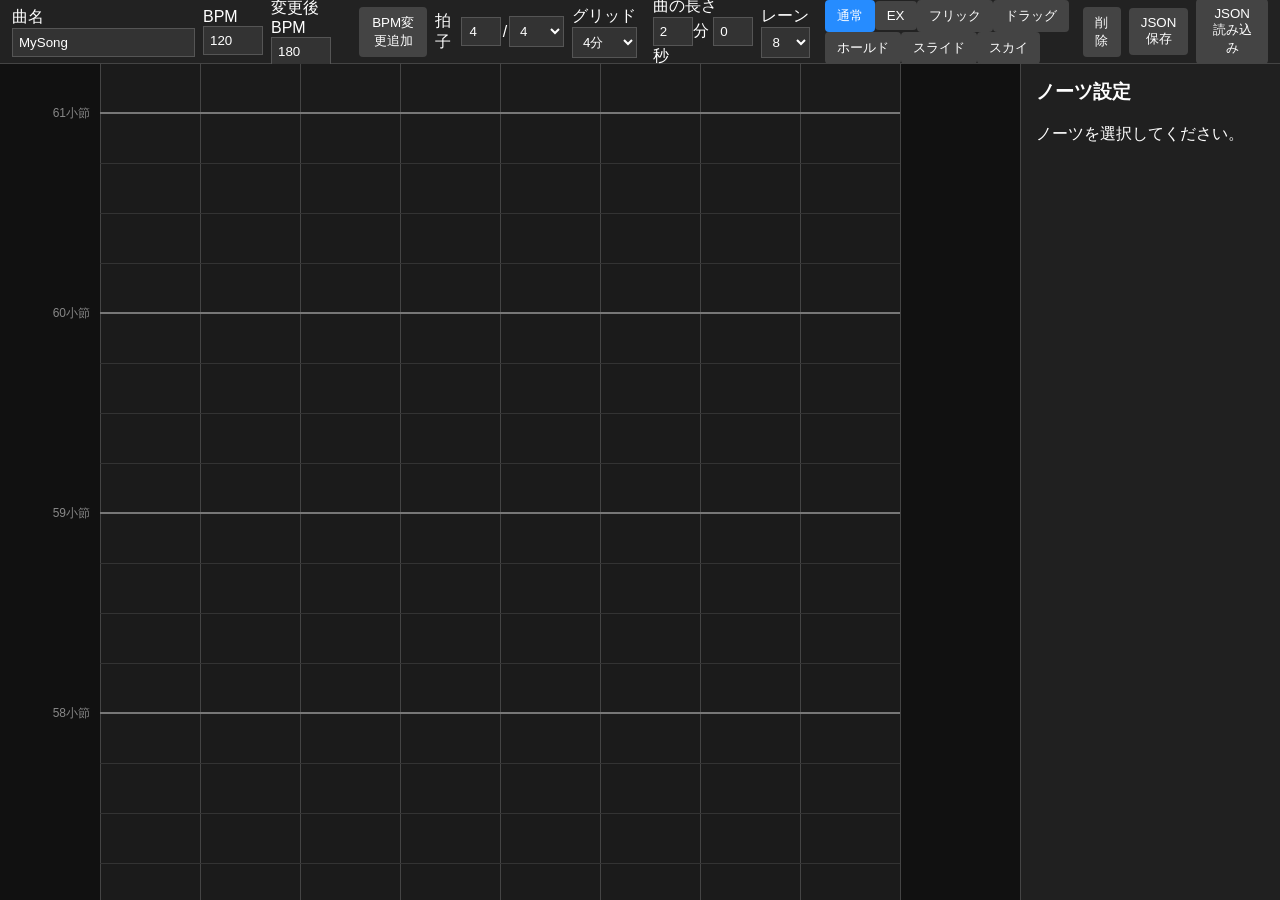
==== ChartEditor/index.html @ 1a4d15e1 "jsonファイルから最大コンボ数が計算されるように・譜面毎に変えられるように反映" ====
<!DOCTYPE html>
<html lang="ja">
<head>
<meta charset="UTF-8">
<title>Rhythm Game Chart Editor</title>

<style>
* {
    box-sizing: border-box;
}

body {
    margin: 0;
    background: #111;
    color: white;
    font-family: Arial, sans-serif;
    overflow: hidden;
}

/* =========================
   ツールバー
========================= */

#toolbar {
    height: 64px;
    background: #222;
    display: flex;
    align-items: center;
    gap: 8px;
    padding: 8px 12px;
    border-bottom: 1px solid #444;
}

#toolbar input,
#toolbar select {
    background: #333;
    color: white;
    border: 1px solid #555;
    padding: 6px;
}

button {
    background: #444;
    color: white;
    border: none;
    padding: 7px 12px;
    border-radius: 4px;
    cursor: pointer;
}

button:hover {
    background: #666;
}

button.active {
    background: #268cff;
}

/* =========================
   エディタ
========================= */

#editorWrapper {
    height: calc(100vh - 64px);
    overflow: auto;
    position: relative;
}

#timeline {
    position: relative;
    width: 600px;
    margin-left: 100px;
    background: #1b1b1b;
    /* タイムライン全体を上下反転させ、奥から手前に流れるようにする */
    transform: scaleY(-1);
}

/* 反転によって逆さになった文字やラベルを元に戻す */
.timeLabel,
.bpmChangeLabel,
.note,
.slide-line,
.slide-point {
    transform: scaleY(-1);
}

/* 小節線・拍線・レーン線 */

.measureLine {
    position: absolute;
    left: 0;
    height: 2px;
    background: #777;
    z-index: 2;
}

.beatLine {
    position: absolute;
    left: 0;
    height: 1px;
    background: #333;
    z-index: 1;
}

.laneLine {
    position: absolute;
    top: 0;
    bottom: 0;
    width: 1px;
    background: #444;
    z-index: 1;
}

.timeLabel {
    position: absolute;
    left: -90px;
    width: 80px;
    text-align: right;
    color: #888;
    font-size: 12px;
}

.bpmChangeLine {
    position: absolute;
    left: 0;
    height: 3px;
    background: #ff9d3d;
    z-index: 3;
}

.bpmChangeLabel {
    position: absolute;
    right: -140px;
    width: 130px;
    text-align: left;
    color: #ff9d3d;
    font-size: 11px;
    cursor: pointer;
    background: rgba(0,0,0,0.6);
    padding: 2px 4px;
    border-radius: 3px;
    z-index: 15;
}
.bpmChangeLabel:hover {
    background: #ff9d3d;
    color: black;
}

.gridSubLine {
    position: absolute;
    left: 0;
    height: 1px;
    background: #222;
    z-index: 1;
}

/* =========================
   共通ノーツ
========================= */

.note {
    position: absolute;
    z-index: 10;
    cursor: pointer;
}

/* TAP */
.note-tap {
    height: 24px;
    border-radius: 5px;
    background: #ff3535;
    border: 2px solid white;
}

/* EX */
.note-ex {
    height: 24px;
    border-radius: 5px;
    background: #ffd83d;
    border: 3px solid #fff;
    box-shadow: 0 0 10px #ffd83d, 0 0 20px #ffd83d;
}

/* HOLD */
.note-hold {
    background: #ff9100;
    border: 2px solid white;
    border-radius: 8px;
}

/* FLICK */
.note-flick {
    height: 24px;
    border-radius: 5px;
    background: #00e1ff;
    border: 3px solid white;
}

/* DRAG */
.note-drag {
    height: 12px;
    border-radius: 5px;
    background: #ff3535;
    border: 2px solid white;
}

/* SLIDE */
.slide-line {
    position: absolute;
    height: 8px;
    background: #0084ff;
    border-radius: 8px;
    transform-origin: 0 50%;
    z-index: 5;
}

.slide-point {
    position: absolute;
    width: 22px;
    height: 22px;
    border-radius: 50%;
    border: 2px solid rgb(0, 38, 255);
    z-index: 12;
}

/* SKY */
.note-sky {
    height: 12px;
    border-radius: 5px;
    background: #4400ff;
    border: 3px solid white;
    box-shadow: 0 0 10px #824dff, 0 0 30px #824dff;
}

/* =========================
   設定パネル
========================= */

#propertyPanel {
    position: fixed;
    right: 0;
    top: 64px;
    width: 260px;
    bottom: 0;
    background: #202020;
    border-left: 1px solid #444;
    padding: 15px;
    overflow-y: auto;
}

#propertyPanel h3 {
    margin-top: 0;
}

.property {
    margin-bottom: 12px;
}

.property label {
    display: block;
    color: #aaa;
    margin-bottom: 4px;
}

.property input,
.property select {
    width: 100%;
    background: #333;
    color: white;
    border: 1px solid #555;
    padding: 7px;
}

.hidden {
    display: none;
}
</style>
</head>

<body>

<!-- =========================
    ツールバー
========================= -->

<div id="toolbar">
    <label>
        曲名
        <input id="songName" value="MySong">
    </label>

    <label>
        BPM
        <input id="bpm" type="number" value="120" style="width: 60px;">
    </label>

    <label>
        変更後BPM
        <input id="newBpmInput" type="number" value="180" style="width: 60px;">
    </label>
    <button onclick="addBpmChangeAtCurrent()">BPM変更追加</button>

    <label>
        拍子
    </label>
    <div style="display: inline-flex; align-items: center; gap: 2px;">
        <input id="timeNumerator" type="number" value="4" min="1" max="32" style="width: 40px; text-align: center;">
        <span>/</span>
        <select id="timeDenominator" style="width: 55px;">
            <option value="2">2</option>
            <option value="4" selected>4</option>
            <option value="8">8</option>
            <option value="16">16</option>
            <option value="32">32</option>
        </select>
    </div>

    <label>
        グリッド
        <select id="gridDivision" style="width: 65px;">
            <option value="4" selected>4分</option>
            <option value="8">8分</option>
            <option value="16">16分</option>
            <option value="32">32分</option>
        </select>
    </label>

    <label>
        曲の長さ
        <input id="songMinutes" type="number" value="2" min="0" style="width: 40px;">分
        <input id="songSeconds" type="number" value="0" min="0" max="59" style="width: 40px;">秒
    </label>

    <label>
        レーン
        <select id="laneCount">
            <option value="4">4</option>
            <option value="5">5</option>
            <option value="6">6</option>
            <option value="7">7</option>
            <option value="8" selected>8</option>
            <option value="9">9</option>
            <option value="10">10</option>
            <option value="11">11</option>
            <option value="12">12</option>
            <option value="13">13</option>
            <option value="14">14</option>
            <option value="15">15</option>
            <option value="16">16</option>
        </select>
    </label>

    <div id="noteButtons"></div>

    <button onclick="setMode('delete')">削除</button>
    <button onclick="saveJSON()">JSON保存</button>
    <button onclick="loadJSON()">JSON読み込み</button>

    <input id="fileInput" type="file" accept=".json" style="display:none">
</div>

<!-- =========================
    タイムライン
========================= -->

<div id="editorWrapper">
    <div id="timeline"></div>
</div>

<!-- =========================
    プロパティ
========================= -->

<div id="propertyPanel">
    <h3>ノーツ設定</h3>
    <div id="properties">ノーツを選択してください。</div>
</div>
<script src="js/editor.js"></script>
</body>
</html>
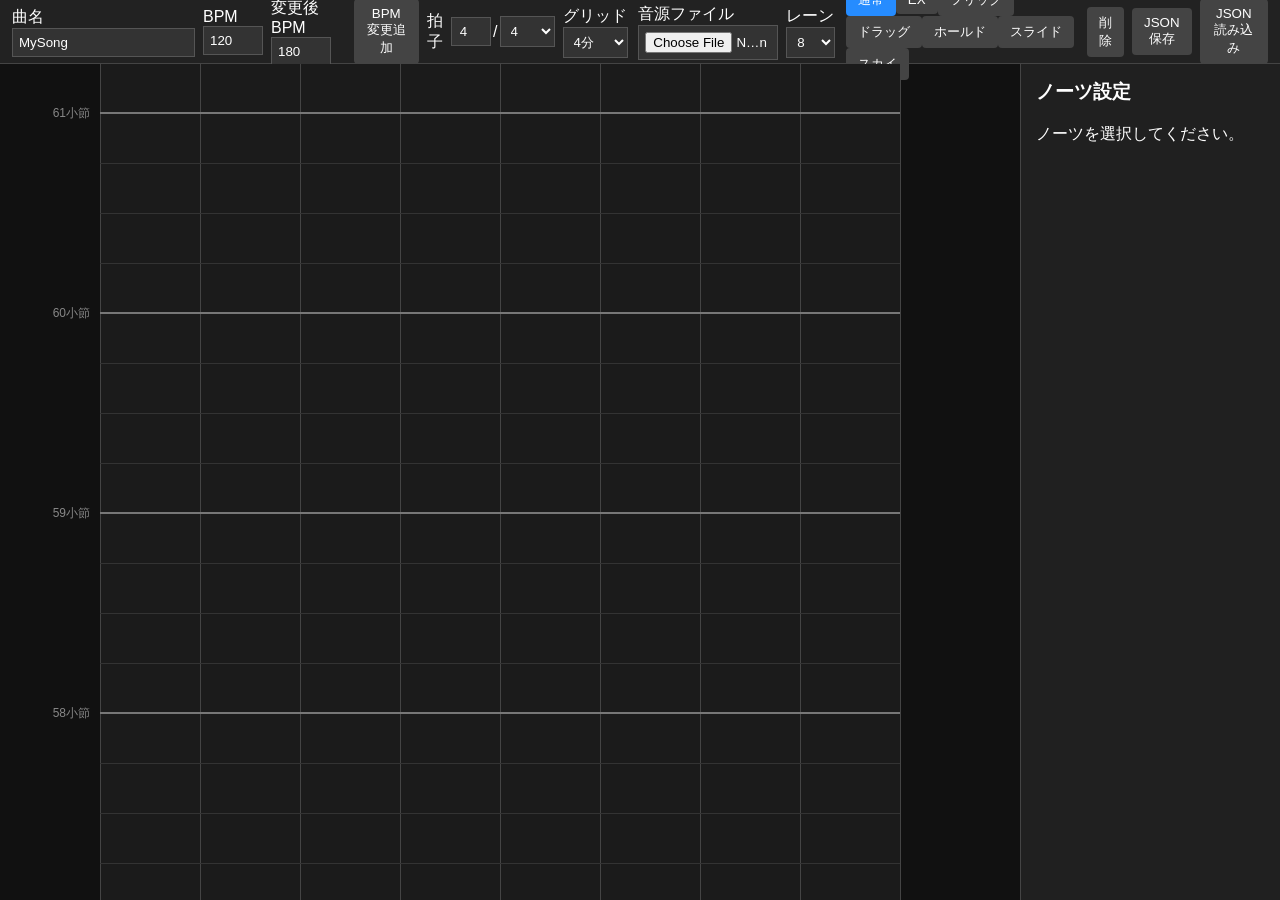
==== commit a7a21ad2: "リザルトタイムラインプロトタイプ・譜面エディタ曲ファイルを入れるだけで曲の長さを自動で参照" ====
--- a/ChartEditor/index.html
+++ b/ChartEditor/index.html
@@ -325,11 +325,16 @@
         </select>
     </label>
 
-    <label>
-        曲の長さ
-        <input id="songMinutes" type="number" value="2" min="0" style="width: 40px;">分
-        <input id="songSeconds" type="number" value="0" min="0" max="59" style="width: 40px;">秒
-    </label>
+   <!-- 新しく追加：音声ファイル選択 ＆ 曲の長さ自動取得 -->
+    <label>
+        音源ファイル
+        <input id="audioFileInput" type="file" accept="audio/*" style="width: 140px;">
+    </label>
+
+    <!-- 内部データ維持用の隠しinput（JavaScriptから値を書き込むためidを残します） -->
+    <input id="songMinutes" type="hidden" value="2">
+    <input id="songSeconds" type="hidden" value="0">
+    <audio id="bgmPlayer" style="display: none;"></audio>
 
     <label>
         レーン
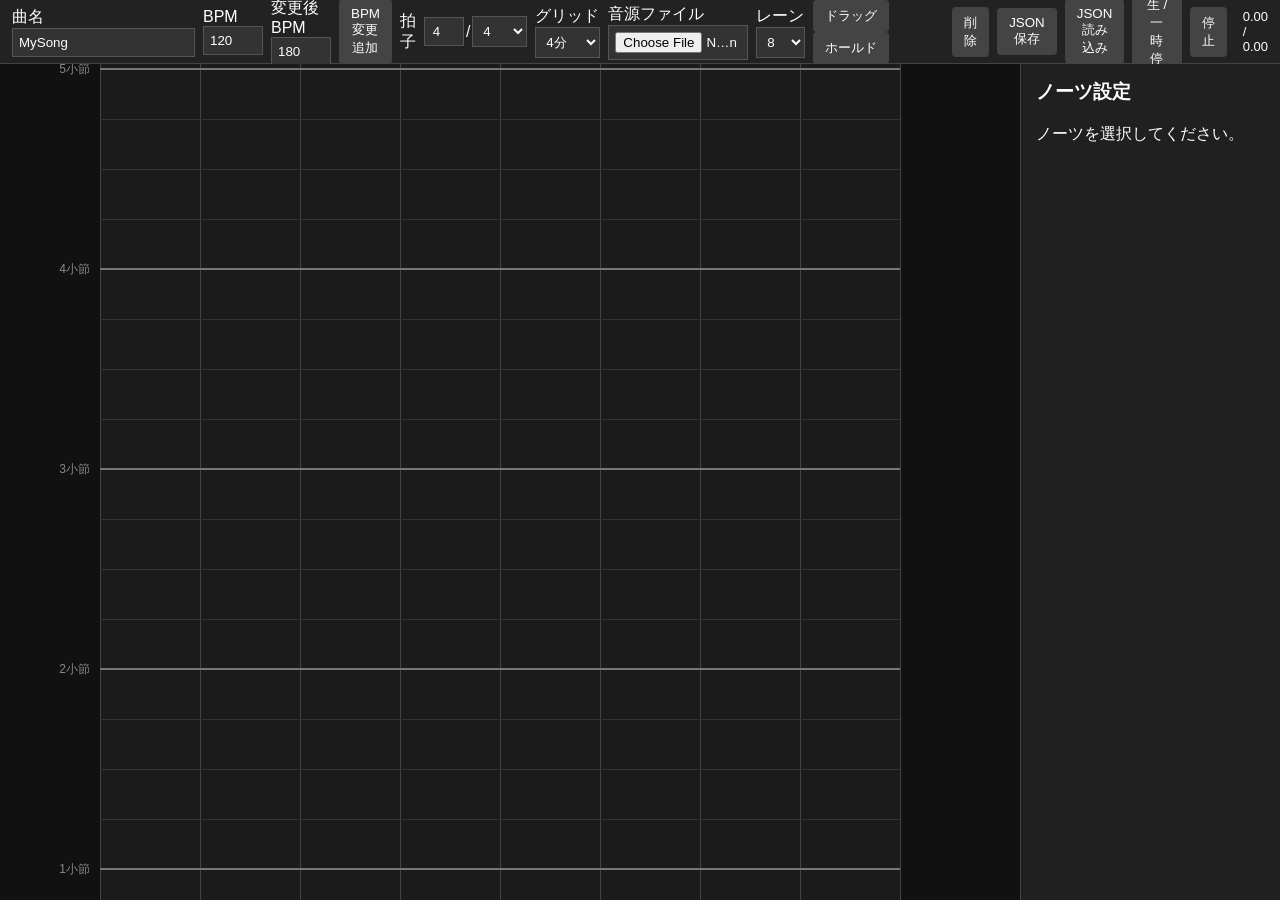
==== commit 3bf7bc55: "譜面エディタ修正苦戦中" ====
--- a/ChartEditor/index.html
+++ b/ChartEditor/index.html
@@ -71,17 +71,6 @@
     width: 600px;
     margin-left: 100px;
     background: #1b1b1b;
-    /* タイムライン全体を上下反転させ、奥から手前に流れるようにする */
-    transform: scaleY(-1);
-}
-
-/* 反転によって逆さになった文字やラベルを元に戻す */
-.timeLabel,
-.bpmChangeLabel,
-.note,
-.slide-line,
-.slide-point {
-    transform: scaleY(-1);
 }
 
 /* 小節線・拍線・レーン線 */
@@ -325,13 +314,11 @@
         </select>
     </label>
 
-   <!-- 新しく追加：音声ファイル選択 ＆ 曲の長さ自動取得 -->
     <label>
         音源ファイル
         <input id="audioFileInput" type="file" accept="audio/*" style="width: 140px;">
     </label>
 
-    <!-- 内部データ維持用の隠しinput（JavaScriptから値を書き込むためidを残します） -->
     <input id="songMinutes" type="hidden" value="2">
     <input id="songSeconds" type="hidden" value="0">
     <audio id="bgmPlayer" style="display: none;"></audio>
@@ -360,6 +347,9 @@
     <button onclick="setMode('delete')">削除</button>
     <button onclick="saveJSON()">JSON保存</button>
     <button onclick="loadJSON()">JSON読み込み</button>
+    <button onclick="togglePlay()">再生 / 一時停止</button>
+    <button onclick="stopAudio()">停止</button>
+    <span id="audioTimeDisplay" style="font-size: 13px; margin-left: 8px;">0.00 / 0.00</span>
 
     <input id="fileInput" type="file" accept=".json" style="display:none">
 </div>
@@ -380,6 +370,8 @@
     <h3>ノーツ設定</h3>
     <div id="properties">ノーツを選択してください。</div>
 </div>
+
+<!-- JavaScriptの読み込みをここに移動しました -->
 <script src="js/editor.js"></script>
 </body>
 </html>
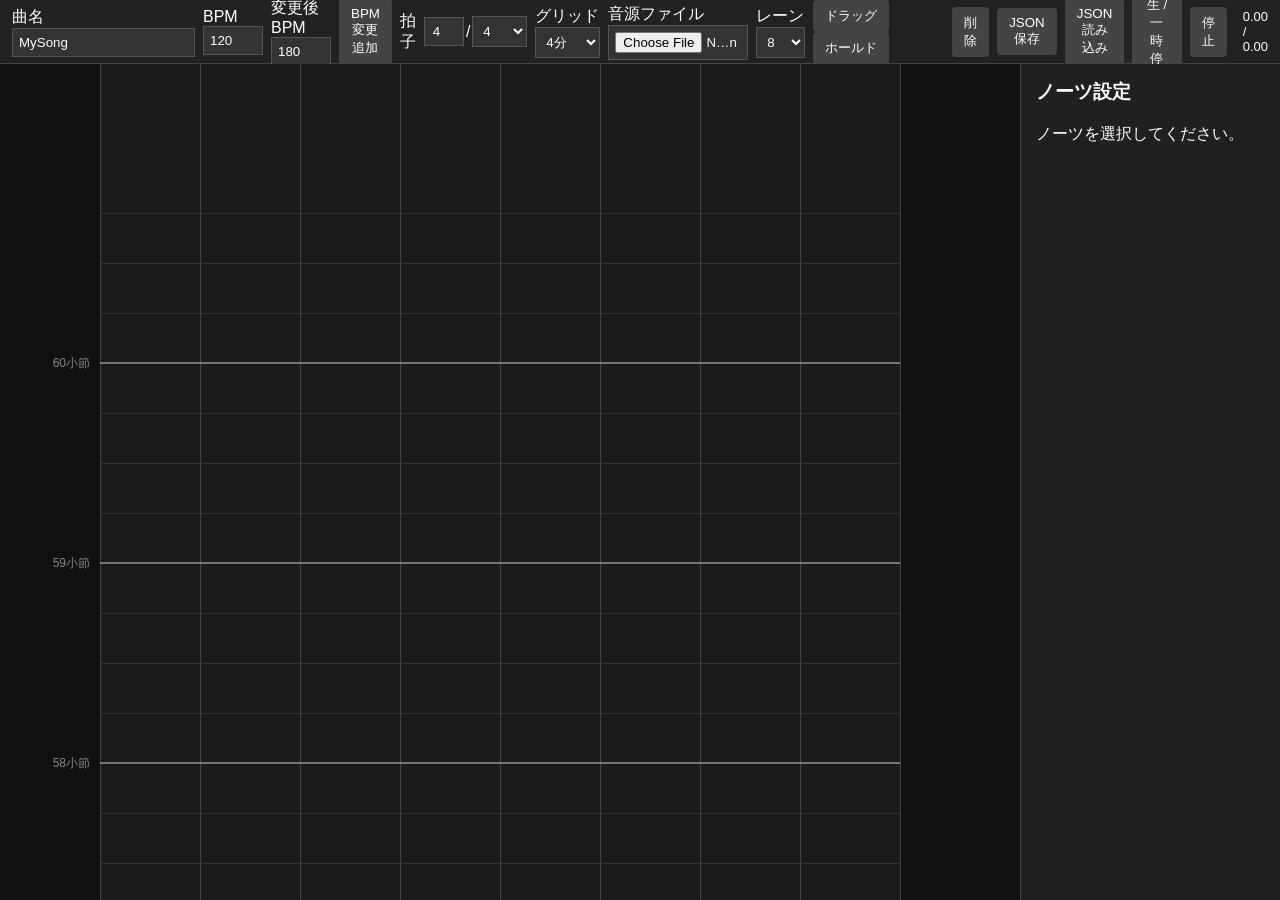
==== commit 01f2bc50: "譜面エディタの使用感の変更と修正" ====
--- a/ChartEditor/index.html
+++ b/ChartEditor/index.html
@@ -4,266 +4,6 @@
 <meta charset="UTF-8">
 <title>Rhythm Game Chart Editor</title>
 
-<style>
-* {
-    box-sizing: border-box;
-}
-
-body {
-    margin: 0;
-    background: #111;
-    color: white;
-    font-family: Arial, sans-serif;
-    overflow: hidden;
-}
-
-/* =========================
-   ツールバー
-========================= */
-
-#toolbar {
-    height: 64px;
-    background: #222;
-    display: flex;
-    align-items: center;
-    gap: 8px;
-    padding: 8px 12px;
-    border-bottom: 1px solid #444;
-}
-
-#toolbar input,
-#toolbar select {
-    background: #333;
-    color: white;
-    border: 1px solid #555;
-    padding: 6px;
-}
-
-button {
-    background: #444;
-    color: white;
-    border: none;
-    padding: 7px 12px;
-    border-radius: 4px;
-    cursor: pointer;
-}
-
-button:hover {
-    background: #666;
-}
-
-button.active {
-    background: #268cff;
-}
-
-/* =========================
-   エディタ
-========================= */
-
-#editorWrapper {
-    height: calc(100vh - 64px);
-    overflow: auto;
-    position: relative;
-}
-
-#timeline {
-    position: relative;
-    width: 600px;
-    margin-left: 100px;
-    background: #1b1b1b;
-}
-
-/* 小節線・拍線・レーン線 */
-
-.measureLine {
-    position: absolute;
-    left: 0;
-    height: 2px;
-    background: #777;
-    z-index: 2;
-}
-
-.beatLine {
-    position: absolute;
-    left: 0;
-    height: 1px;
-    background: #333;
-    z-index: 1;
-}
-
-.laneLine {
-    position: absolute;
-    top: 0;
-    bottom: 0;
-    width: 1px;
-    background: #444;
-    z-index: 1;
-}
-
-.timeLabel {
-    position: absolute;
-    left: -90px;
-    width: 80px;
-    text-align: right;
-    color: #888;
-    font-size: 12px;
-}
-
-.bpmChangeLine {
-    position: absolute;
-    left: 0;
-    height: 3px;
-    background: #ff9d3d;
-    z-index: 3;
-}
-
-.bpmChangeLabel {
-    position: absolute;
-    right: -140px;
-    width: 130px;
-    text-align: left;
-    color: #ff9d3d;
-    font-size: 11px;
-    cursor: pointer;
-    background: rgba(0,0,0,0.6);
-    padding: 2px 4px;
-    border-radius: 3px;
-    z-index: 15;
-}
-.bpmChangeLabel:hover {
-    background: #ff9d3d;
-    color: black;
-}
-
-.gridSubLine {
-    position: absolute;
-    left: 0;
-    height: 1px;
-    background: #222;
-    z-index: 1;
-}
-
-/* =========================
-   共通ノーツ
-========================= */
-
-.note {
-    position: absolute;
-    z-index: 10;
-    cursor: pointer;
-}
-
-/* TAP */
-.note-tap {
-    height: 24px;
-    border-radius: 5px;
-    background: #ff3535;
-    border: 2px solid white;
-}
-
-/* EX */
-.note-ex {
-    height: 24px;
-    border-radius: 5px;
-    background: #ffd83d;
-    border: 3px solid #fff;
-    box-shadow: 0 0 10px #ffd83d, 0 0 20px #ffd83d;
-}
-
-/* HOLD */
-.note-hold {
-    background: #ff9100;
-    border: 2px solid white;
-    border-radius: 8px;
-}
-
-/* FLICK */
-.note-flick {
-    height: 24px;
-    border-radius: 5px;
-    background: #00e1ff;
-    border: 3px solid white;
-}
-
-/* DRAG */
-.note-drag {
-    height: 12px;
-    border-radius: 5px;
-    background: #ff3535;
-    border: 2px solid white;
-}
-
-/* SLIDE */
-.slide-line {
-    position: absolute;
-    height: 8px;
-    background: #0084ff;
-    border-radius: 8px;
-    transform-origin: 0 50%;
-    z-index: 5;
-}
-
-.slide-point {
-    position: absolute;
-    width: 22px;
-    height: 22px;
-    border-radius: 50%;
-    border: 2px solid rgb(0, 38, 255);
-    z-index: 12;
-}
-
-/* SKY */
-.note-sky {
-    height: 12px;
-    border-radius: 5px;
-    background: #4400ff;
-    border: 3px solid white;
-    box-shadow: 0 0 10px #824dff, 0 0 30px #824dff;
-}
-
-/* =========================
-   設定パネル
-========================= */
-
-#propertyPanel {
-    position: fixed;
-    right: 0;
-    top: 64px;
-    width: 260px;
-    bottom: 0;
-    background: #202020;
-    border-left: 1px solid #444;
-    padding: 15px;
-    overflow-y: auto;
-}
-
-#propertyPanel h3 {
-    margin-top: 0;
-}
-
-.property {
-    margin-bottom: 12px;
-}
-
-.property label {
-    display: block;
-    color: #aaa;
-    margin-bottom: 4px;
-}
-
-.property input,
-.property select {
-    width: 100%;
-    background: #333;
-    color: white;
-    border: 1px solid #555;
-    padding: 7px;
-}
-
-.hidden {
-    display: none;
-}
-</style>
 </head>
 
 <body>
@@ -373,5 +113,8 @@
 
 <!-- JavaScriptの読み込みをここに移動しました -->
 <script src="js/editor.js"></script>
+<!-- 外部CSSの読み込み -->
+<link rel="stylesheet" href="css/style.css">
+
 </body>
 </html>
--- a/ChartEditor/css/style.css
+++ b/ChartEditor/css/style.css
@@ -0,0 +1,258 @@
+* {
+    box-sizing: border-box;
+}
+
+body {
+    margin: 0;
+    background: #111;
+    color: white;
+    font-family: Arial, sans-serif;
+    overflow: hidden;
+}
+
+/* =========================
+   ツールバー
+========================= */
+
+#toolbar {
+    height: 64px;
+    background: #222;
+    display: flex;
+    align-items: center;
+    gap: 8px;
+    padding: 8px 12px;
+    border-bottom: 1px solid #444;
+}
+
+#toolbar input,
+#toolbar select {
+    background: #333;
+    color: white;
+    border: 1px solid #555;
+    padding: 6px;
+}
+
+button {
+    background: #444;
+    color: white;
+    border: none;
+    padding: 7px 12px;
+    border-radius: 4px;
+    cursor: pointer;
+}
+
+button:hover {
+    background: #666;
+}
+
+button.active {
+    background: #268cff;
+}
+
+/* =========================
+   エディタ
+========================= */
+
+#editorWrapper {
+    height: calc(100vh - 64px);
+    overflow: auto;
+    position: relative;
+}
+
+#timeline {
+    position: relative;
+    width: 600px;
+    margin-left: 100px;
+    background: #1b1b1b;
+}
+
+/* 小節線・拍線・レーン線 */
+
+.measureLine {
+    position: absolute;
+    left: 0;
+    height: 2px;
+    background: #777;
+    z-index: 2;
+}
+
+.beatLine {
+    position: absolute;
+    left: 0;
+    height: 1px;
+    background: #333;
+    z-index: 1;
+}
+
+.laneLine {
+    position: absolute;
+    top: 0;
+    bottom: 0;
+    width: 1px;
+    background: #444;
+    z-index: 1;
+}
+
+.timeLabel {
+    position: absolute;
+    left: -90px;
+    width: 80px;
+    text-align: right;
+    color: #888;
+    font-size: 12px;
+}
+
+.bpmChangeLine {
+    position: absolute;
+    left: 0;
+    height: 3px;
+    background: #ff9d3d;
+    z-index: 3;
+}
+
+.bpmChangeLabel {
+    position: absolute;
+    right: -140px;
+    width: 130px;
+    text-align: left;
+    color: #ff9d3d;
+    font-size: 11px;
+    cursor: pointer;
+    background: rgba(0,0,0,0.6);
+    padding: 2px 4px;
+    border-radius: 3px;
+    z-index: 15;
+}
+.bpmChangeLabel:hover {
+    background: #ff9d3d;
+    color: black;
+}
+
+.gridSubLine {
+    position: absolute;
+    left: 0;
+    height: 1px;
+    background: #222;
+    z-index: 1;
+}
+
+/* =========================
+   共通ノーツ
+========================= */
+
+.note {
+    position: absolute;
+    z-index: 10;
+    cursor: pointer;
+}
+
+/* TAP */
+.note-tap {
+    height: 24px;
+    border-radius: 5px;
+    background: #ff3535;
+    border: 2px solid white;
+}
+
+/* EX */
+.note-ex {
+    height: 24px;
+    border-radius: 5px;
+    background: #ffd83d;
+    border: 3px solid #fff;
+    box-shadow: 0 0 10px #ffd83d, 0 0 20px #ffd83d;
+}
+
+/* HOLD */
+.note-hold {
+    background: #ff9100;
+    border: 2px solid white;
+    border-radius: 8px;
+}
+
+/* FLICK */
+.note-flick {
+    height: 24px;
+    border-radius: 5px;
+    background: #00e1ff;
+    border: 3px solid white;
+}
+
+/* DRAG */
+.note-drag {
+    height: 12px;
+    border-radius: 5px;
+    background: #ff3535;
+    border: 2px solid white;
+}
+
+/* SLIDE */
+.slide-line {
+    position: absolute;
+    height: 8px;
+    background: #0084ff;
+    border-radius: 8px;
+    transform-origin: 0 50%;
+    z-index: 5;
+}
+
+.slide-point {
+    position: absolute;
+    width: 22px;
+    height: 22px;
+    border-radius: 50%;
+    border: 2px solid rgb(0, 38, 255);
+    z-index: 12;
+}
+
+/* SKY */
+.note-sky {
+    height: 12px;
+    border-radius: 5px;
+    background: #4400ff;
+    border: 3px solid white;
+    box-shadow: 0 0 10px #824dff, 0 0 30px #824dff;
+}
+
+/* =========================
+   設定パネル
+========================= */
+
+#propertyPanel {
+    position: fixed;
+    right: 0;
+    top: 64px;
+    width: 260px;
+    bottom: 0;
+    background: #202020;
+    border-left: 1px solid #444;
+    padding: 15px;
+    overflow-y: auto;
+}
+
+#propertyPanel h3 {
+    margin-top: 0;
+}
+
+.property {
+    margin-bottom: 12px;
+}
+
+.property label {
+    display: block;
+    color: #aaa;
+    margin-bottom: 4px;
+}
+
+.property input,
+.property select {
+    width: 100%;
+    background: #333;
+    color: white;
+    border: 1px solid #555;
+    padding: 7px;
+}
+
+.hidden {
+    display: none;
+}
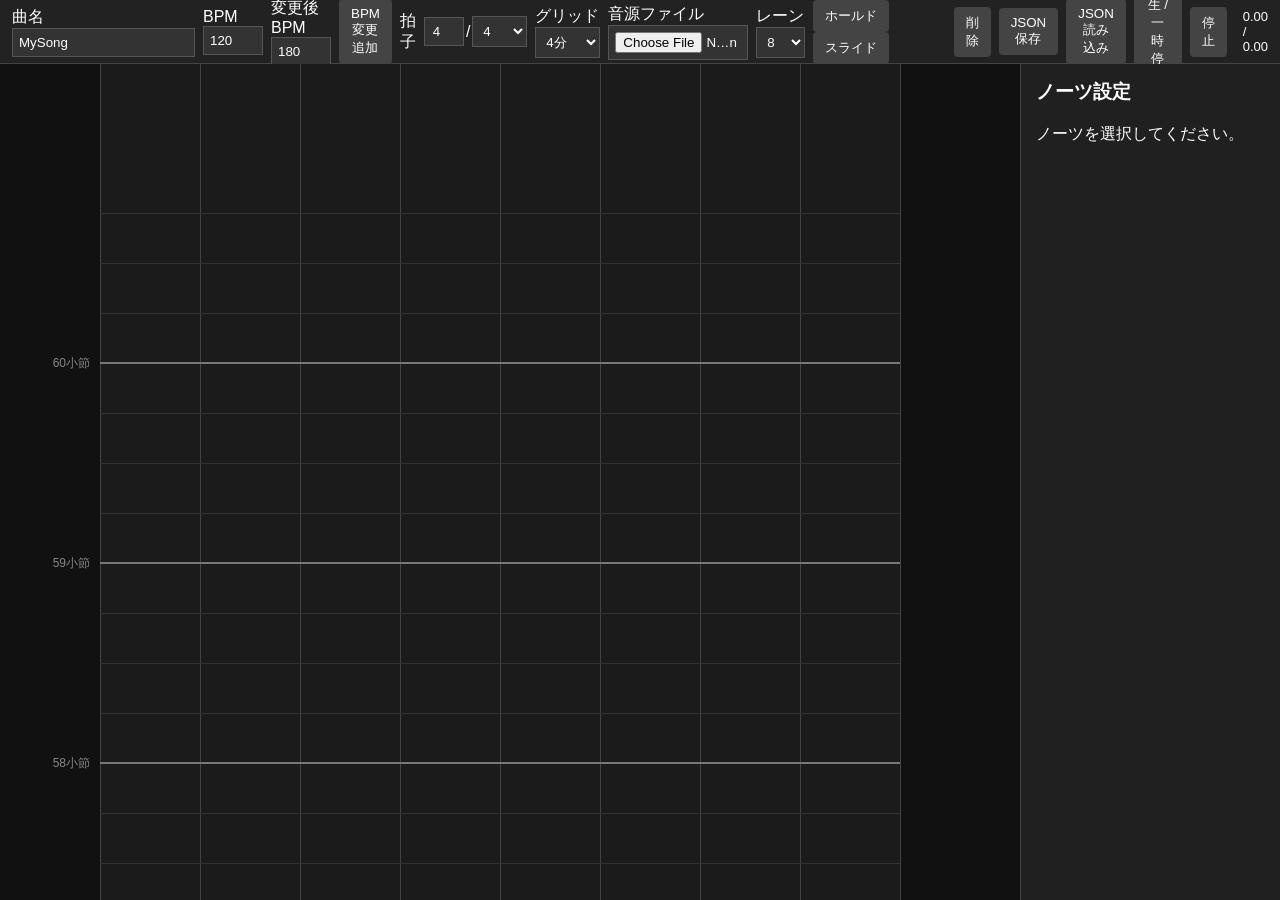
==== commit 5faeab8e: "ノーツ種類追加" ====
--- a/ChartEditor/index.html
+++ b/ChartEditor/index.html
@@ -110,11 +110,9 @@
     <h3>ノーツ設定</h3>
     <div id="properties">ノーツを選択してください。</div>
 </div>
-
 <!-- JavaScriptの読み込みをここに移動しました -->
 <script src="js/editor.js"></script>
 <!-- 外部CSSの読み込み -->
 <link rel="stylesheet" href="css/style.css">
-
 </body>
 </html>
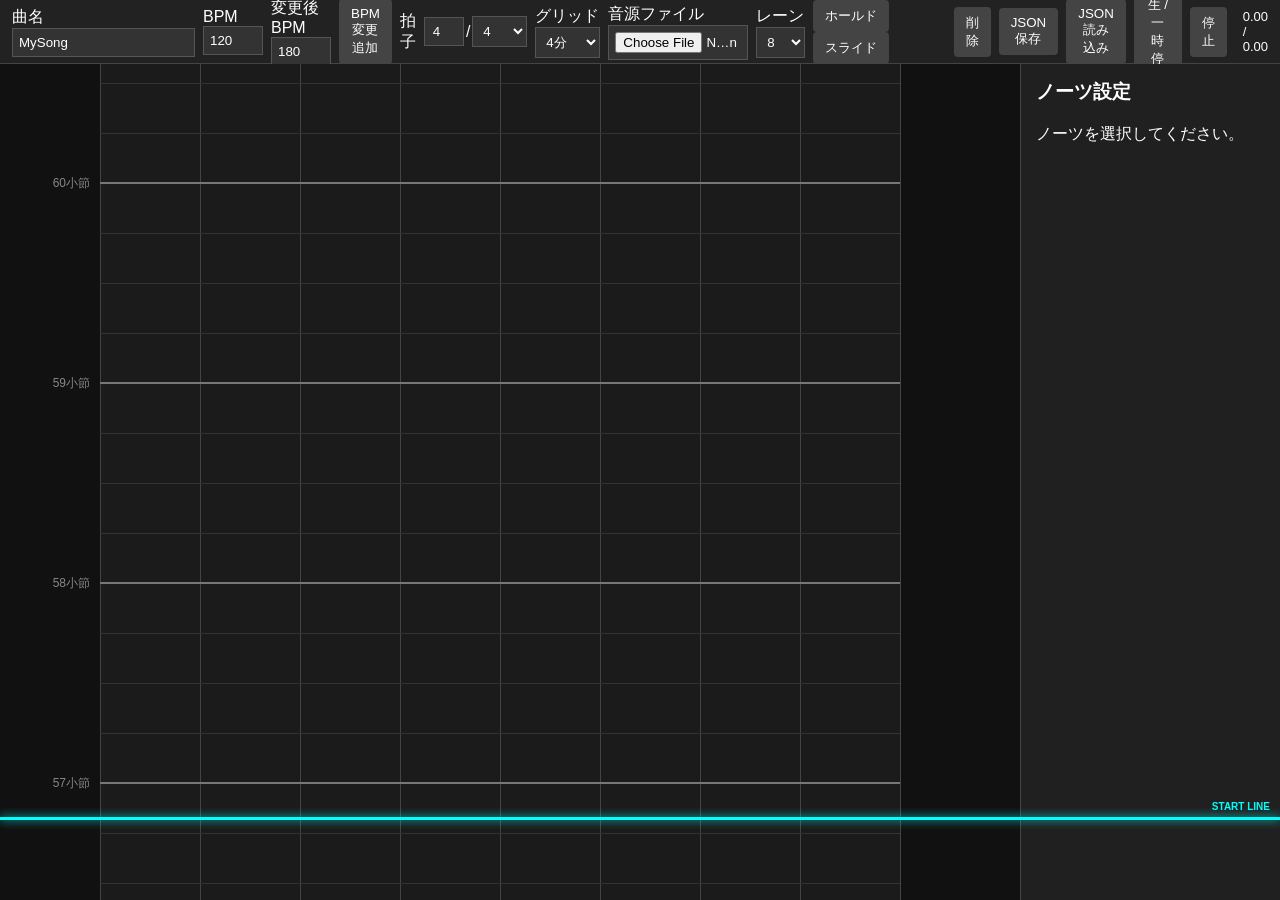
==== commit 8728bd37: "譜面エディタのスクロールなどの細かい調整" ====
--- a/ChartEditor/index.html
+++ b/ChartEditor/index.html
@@ -99,6 +99,9 @@
 ========================= -->
 
 <div id="editorWrapper">
+    <!-- 追加：画面に固定されるスタートライン -->
+    <div id="startLine"></div>
+    
     <div id="timeline"></div>
 </div>
 
--- a/ChartEditor/css/style.css
+++ b/ChartEditor/css/style.css
@@ -214,6 +214,28 @@
     box-shadow: 0 0 10px #824dff, 0 0 30px #824dff;
 }
 
+/* JUMP */
+.note-jump {
+    height: 12px;
+    border-radius: 5px;
+    border: 2px solid white;
+    text-align: center;
+    line-height: 20px;
+    font-weight: bold;
+    color: white;
+}
+
+/* 方向ごとの色と光彩（グロー効果） */
+.jump-up, .jump-upleft, .jump-upright {
+    background: #39ff14;
+    box-shadow: 0 0 10px #39ff14, 0 0 20px #39ff14;
+}
+
+.jump-down, .jump-downleft, .jump-downright {
+    background: #ff2a85;
+    box-shadow: 0 0 10px #ff2a85, 0 0 20px #ff2a85;
+}
+
 /* =========================
    設定パネル
 ========================= */
@@ -256,3 +278,28 @@
 .hidden {
     display: none;
 }
+
+/* =========================
+   スタートライン（判定ライン）
+========================= */
+#startLine {
+    position: absolute;
+    bottom: 80px; /* 画面下部から80pxの位置に固定 */
+    left: 0;
+    width: 100%;
+    height: 3px;
+    background: #00ffff;
+    box-shadow: 0 0 10px #00ffff;
+    z-index: 100;
+    pointer-events: none;
+}
+
+#startLine::after {
+    content: "START LINE";
+    position: absolute;
+    right: 10px;
+    top: -16px;
+    font-size: 10px;
+    font-weight: bold;
+    color: #00ffff;
+}
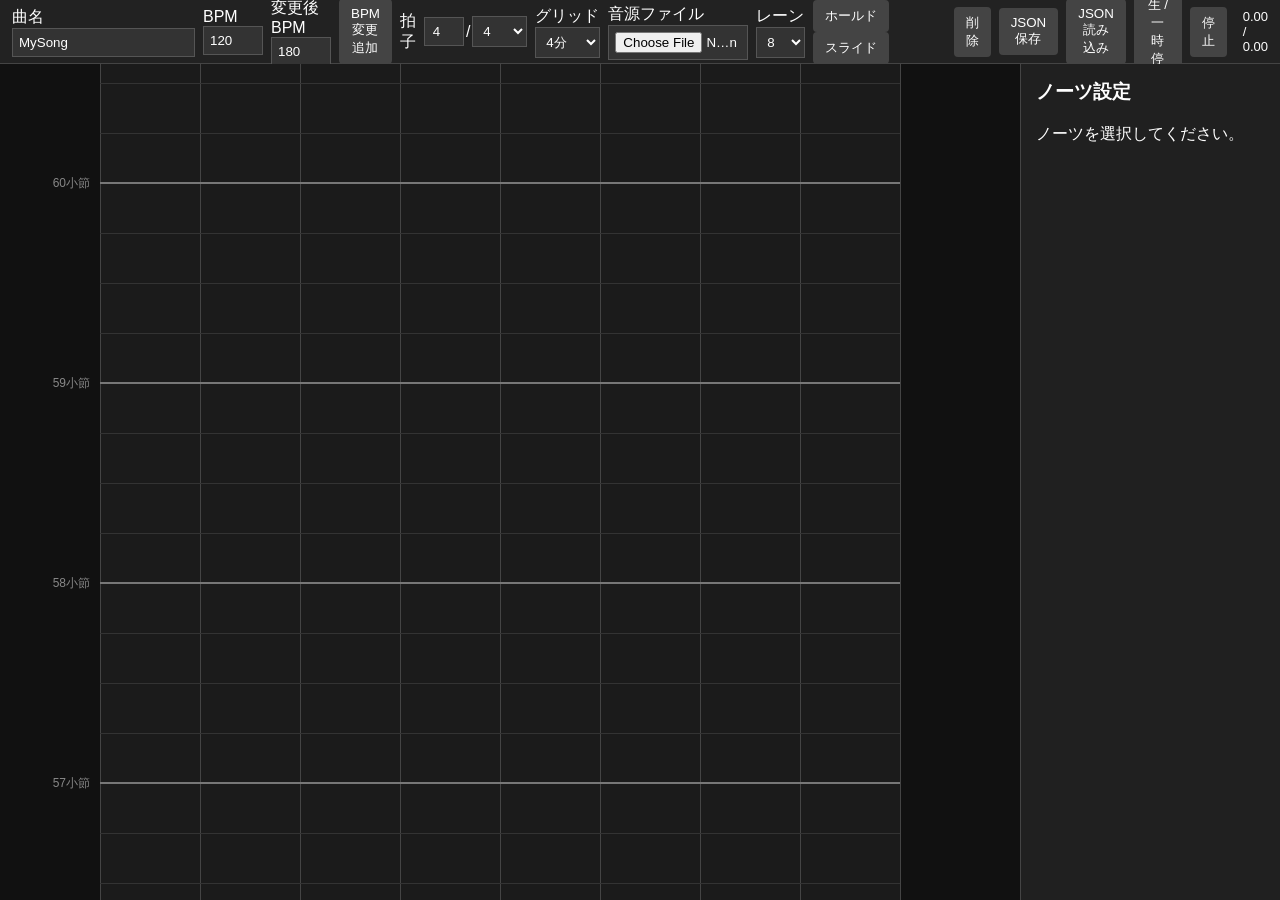
==== commit 862b955c: "cssファイル整理" ====
--- a/ChartEditor/index.html
+++ b/ChartEditor/index.html
@@ -114,8 +114,8 @@
     <div id="properties">ノーツを選択してください。</div>
 </div>
 <!-- JavaScriptの読み込みをここに移動しました -->
-<script src="js/editor.js"></script>
+<script src="component/editor.js"></script>
 <!-- 外部CSSの読み込み -->
-<link rel="stylesheet" href="css/style.css">
+<link rel="stylesheet" href="style/base.css">
 </body>
 </html>
--- a/ChartEditor/style/base.css
+++ b/ChartEditor/style/base.css
@@ -0,0 +1,34 @@
+@import url('toolbar.css');
+@import url('editor.css');
+@import url('lane.css');
+@import url('notes.css');
+@import url('panel.css');
+
+* {
+    box-sizing: border-box;
+}
+
+body {
+    margin: 0;
+    background: #111;
+    color: white;
+    font-family: Arial, sans-serif;
+    overflow: hidden;
+}
+
+button {
+    background: #444;
+    color: white;
+    border: none;
+    padding: 7px 12px;
+    border-radius: 4px;
+    cursor: pointer;
+}
+
+button:hover {
+    background: #666;
+}
+
+button.active {
+    background: #268cff;
+}
